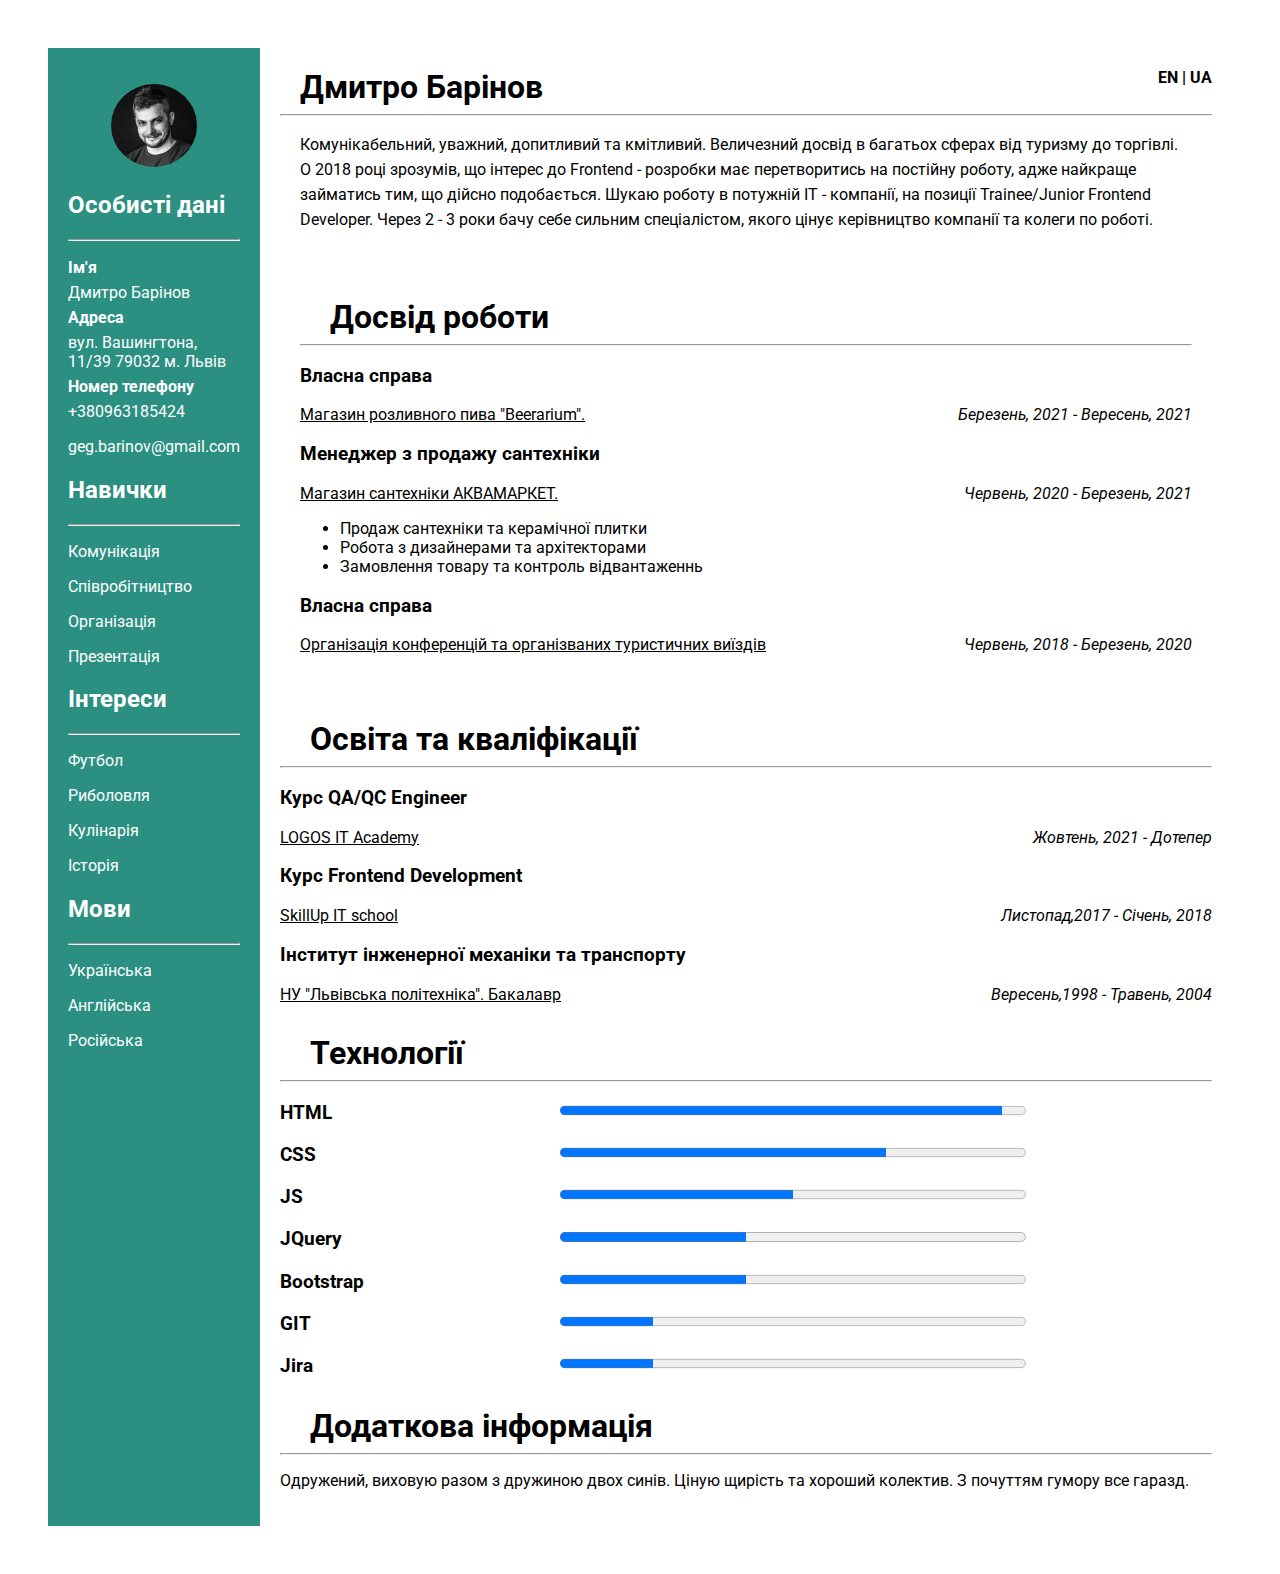
==== index.html @ 851ef5c4 "Add files via upload" ====
<!DOCTYPE html>
<html lang="en">
<head>
    <meta charset="UTF-8">
    <title>myCV</title>
    <link rel="stylesheet" href="css/style.css">
    <link rel="preconnect" href="https://fonts.googleapis.com">
    <link rel="preconnect" href="https://fonts.gstatic.com" crossorigin>
    <link href="https://fonts.googleapis.com/css2?family=Roboto:wght@300&display=swap" rel="stylesheet">
    <link href="https://fonts.googleapis.com/css2?family=Roboto:ital,wght@0,300;1,300&display=swap" rel="stylesheet">
</head>
<body>
    <aside>
        <p class="img-wrapper">
            <img src="images/myphoto.png" alt="">
        </p>
        <h2>Особисті дані</h2>
        <hr>
        <br>
        <h4>Ім'я</h4>
        <p>Дмитро Барінов</p>
        <h4>Адреса</h4>
        <p>вул. Вашингтона, 11/39 79032 м. Львів</p>
        <h4>Номер телефону</h4>
        <p>+380963185424</p>

        <p>geg.barinov@gmail.com</p>

        <h2>Навички</h2>
        <hr>
        <p>Комунікація</p>

        <p>Співробітництво</p>

        <p>Організація</p>

        <p>Презентація</p>

        <h2>Інтереси</h2>
        <hr>
        <p>Футбол</p>
        <p>Риболовля</p>
        <p>Кулінарія</p>
        <P>Історія</P>

        <h2>Мови</h2>
        <hr>
        <p>Українська</p>
        <p>Англійська</p>
        <p>Російська</p>
    </aside>
    <section>

        <header>

            <span class="switch"><a href="HTML/index_en.html">EN</a> | <a href="index.html">UA</a></span>
            <h1>
                Дмитро Барінов
            </h1>

            <hr>
            <article>

                <p>
                    Комунікабельний, уважний, допитливий та кмітливий. Величезний досвід в багатьох сферах від туризму
                    до торгівлі. О 2018 році зрозумів, що інтерес до Frontend - розробки має перетворитись на постійну роботу,
                    адже найкраще займатись тим, що дійсно подобається. Шукаю роботу в потужній ІТ - компанії, на позиції
                    Trainee/Junior Frontend Developer. Через 2 - 3 роки бачу себе сильним спеціалістом, якого цінує керівництво
                    компанії та колеги по роботі.
                </p>

            </article>
        </header>
        <section class="main-section">

            <h1>
                Досвід роботи
            </h1>
            <hr>
            <h3>Власна справа</h3>
            <span>Березень, 2021 - Вересень, 2021</span>
            <p>Магазин розливного пива "Beerarium".</p>
            <h3>Менеджер з продажу сантехніки</h3>
            <span>Червень, 2020 - Березень, 2021</span>
            <p>Магазин сантехніки АКВАМАРКЕТ.</p>
            <ul>
                <li>Продаж сантехніки та керамічної плитки</li>
                <li>Робота з дизайнерами та архітекторами</li>
                <li>Замовлення товару та контроль відвантаженнь</li>
            </ul>
            <h3>Власна справа</h3>
            <span>Червень, 2018 - Березень, 2020</span>
            <p>Організація конференцій та організваних туристичних виїздів</p>

        </section>

        <footer>

                <h1>
                    Освіта та кваліфікації
                </h1>
                <hr>
                <h3>Курс QA/QC Engineer</h3>
                <span>Жовтень, 2021 - Дотепер</span>
                <p class="dotted-underline-text ">LOGOS IT Academy</p>
                <h3>Курс Frontend Development</h3>
                <span>Листопад,2017  - Січень, 2018</span>
                <p class="dotted-underline-text ">SkillUp IT school</p>
                <h3>Інститут інженерної механіки та транспорту</h3>
                <span>Вересень,1998  - Травень, 2004</span>
                <p class="dotted-underline-text ">НУ "Львівська політехніка". Бакалавр</p>

                <h1>
                    Технології
                </h1>
                <hr>
                <p class="tech">HTML <progress value="95" max="100"></progress></p>

                <p class="tech">CSS <progress value="70" max="100"></progress></p>
                <p class="tech">JS <progress value="50" max="100"></progress></p>
                <p class="tech">JQuery <progress value="40" max="100"></progress></p>
                <p class="tech">Bootstrap <progress value="40" max="100"></progress></p>
                <p class="tech">GIT <progress value="20" max="100"></progress></p>
                <p class="tech">Jira <progress value="20" max="100"></progress></p>

                <h1>
                    Додаткова інформація
                </h1>
                <hr>
                <p>
                    Одружений, виховую разом з дружиною двох синів. Ціную щирість та хороший колектив.
                    З почуттям гумору все гаразд.
                </p>


        </footer>

    </section>

    <button id="toTop" onclick="scrollToTop();"><img src="images/up_arrow_icon.svg" alt=""></button>


<script src="js/main.js"></script>
</body>
</html>
---- css/style.css ----
body{
    display: flex;
    padding: 40px;
    font-family: 'Roboto', sans-serif;
}
section, aside{
    padding: 20px;
}

aside{
    width: 300px;
    background-color: #2B8F82;
    color: white;
}
aside h4{
    margin: -10px 0;
}
img{
    object-fit: cover;
    width: 50%;
    height: auto;
    border-radius: 50%;
}
.img-wrapper{
    text-align: center;
}
a{
    text-decoration: none;
    color: black;
}
nav li{
    list-style-type: none;
    margin-bottom: 20px;
}
span, progress{
    display: inline-block;
    float: right;
    font-style: italic;

}
section h1{
    margin: 30px 0 0 30px ;
}
.dotted-underline-text{
    text-decoration: underline;
}
progress{
    margin-right: 20%;
    width: 50%;
}
.main-section p{
    text-decoration: underline;
}
article, header h1{
    margin: 0 20px;
}
article p{
    line-height: 25px;
}
.tech {
    font-weight: bolder;
    font-size: larger;
}
#toTop{
    display: none;
    height: 40px;
    width: 40px;
    background-color: #2B8F82;
    border-radius: 20%;
    position: fixed;
    bottom: 40px;
    right: 40px;
}
#toTop:hover{
    height: 42px;
    width: 42px;
}
.switch{
    display: inline-block;
    float: right;
    font-style: normal;
    font-weight: bold;
}
@media screen and (max-device-width: 800px){
    body{
        display: block;
    }
    aside{
        width: 100%;
    }
    img{
        width: 30%;
    }
    .switch{
        display: block;
        position: absolute;
        top: 70px;
        left: 70px;
        font-style: normal;
        font-weight: 900;
        font-size: x-large;
        color: white;
    }
}
@media screen and (max-device-width: 900px){
    span,progress{
    display: block;
    float: none;
    }
    progress{
        width: 70%;
        height: 20px;
    }

}
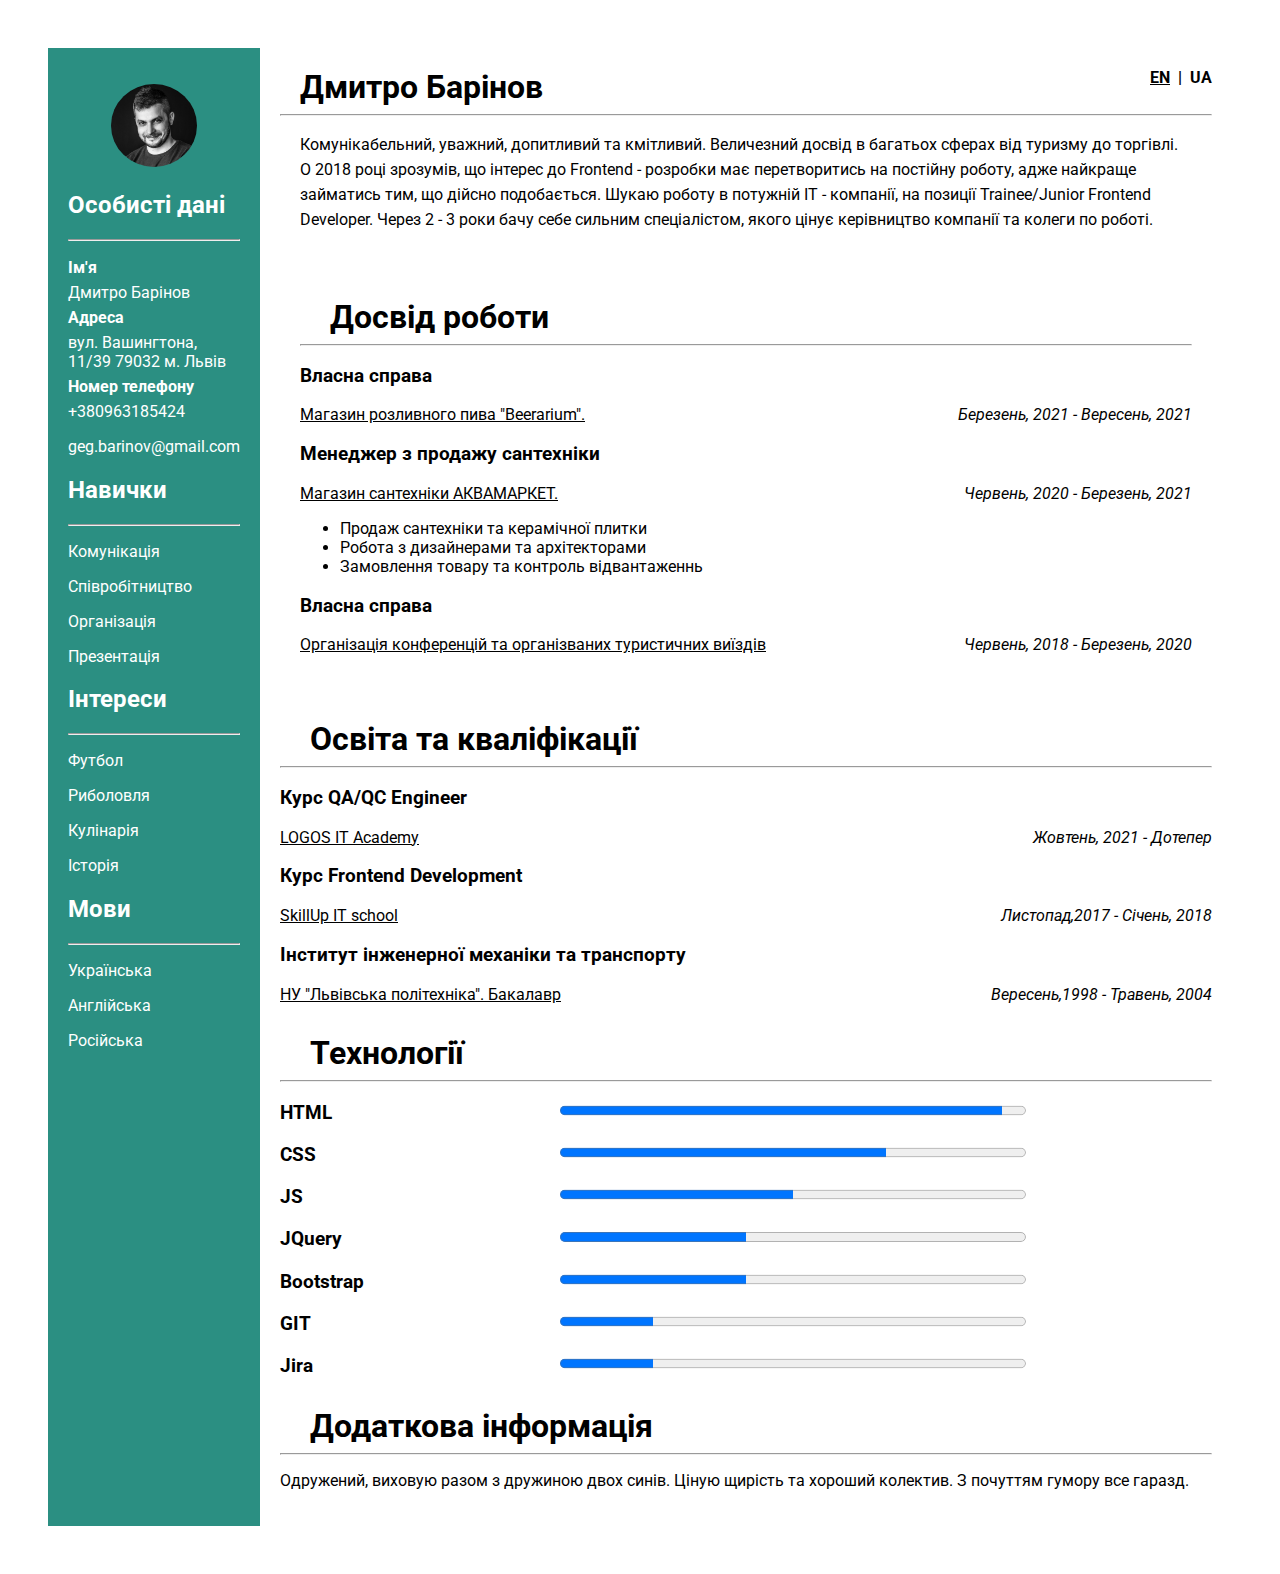
==== commit 2d6dc4c9: "Update index.html" ====
--- a/index.html
+++ b/index.html
@@ -53,7 +53,7 @@
 
         <header>
 
-            <span class="switch"><a href="HTML/index_en.html">EN</a> | <a href="index.html">UA</a></span>
+            <span class="switch"><a href="HTML/index_en.html"><u>EN</u></a> &nbsp;|&nbsp; <a href="index.html">UA</a></span>
             <h1>
                 Дмитро Барінов
             </h1>
@@ -142,4 +142,4 @@
 
 <script src="js/main.js"></script>
 </body>
-</html>+</html>
--- a/css/style.css
+++ b/css/style.css
@@ -27,6 +27,9 @@
 a{
     text-decoration: none;
     color: black;
+}
+a:hover{
+    color: blue;
 }
 nav li{
     list-style-type: none;
@@ -81,16 +84,24 @@
     font-style: normal;
     font-weight: bold;
 }
+
 @media screen and (max-device-width: 800px){
     body{
         display: block;
+        padding: 0;
     }
     aside{
         width: 100%;
     }
+
     img{
         width: 30%;
     }
+    a{
+        color: white;
+        font-size: larger;
+    }
+
     .switch{
         display: block;
         position: absolute;
@@ -101,6 +112,7 @@
         font-size: x-large;
         color: white;
     }
+
 }
 @media screen and (max-device-width: 900px){
     span,progress{
@@ -111,5 +123,10 @@
         width: 70%;
         height: 20px;
     }
+    body{
+        padding: 0 0 40px 0;
+    }
 
-}+
+
+}
